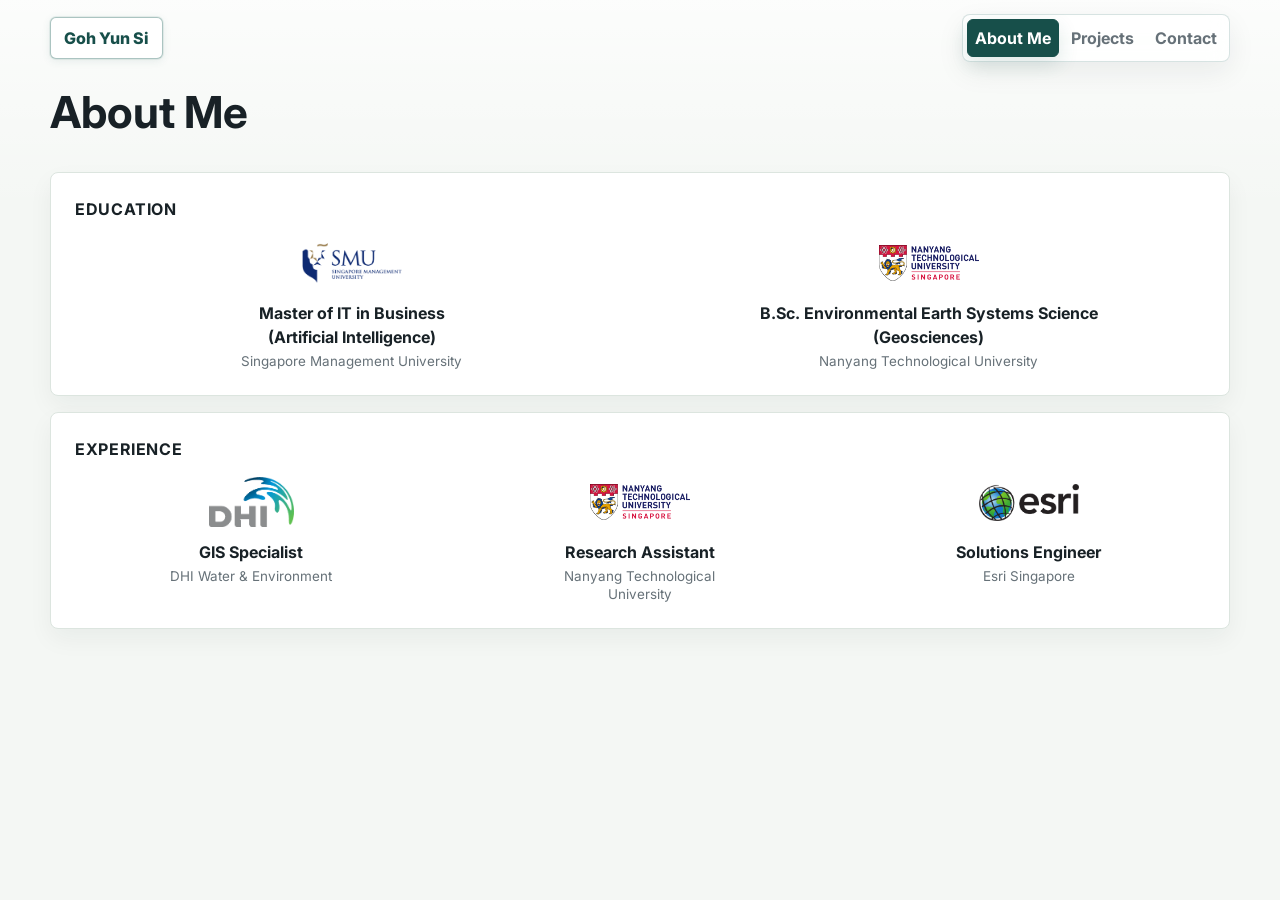
==== about.html @ 9d185e6a "Add homepage" ====
<!DOCTYPE html>
<html lang="en">
<head>
<meta charset="UTF-8">
<meta name="viewport" content="width=device-width, initial-scale=1.0">
<title>About Me | Goh Yun Si</title>
<meta name="description" content="Education and experience of Goh Yun Si.">
<link rel="preconnect" href="https://fonts.googleapis.com">
<link rel="preconnect" href="https://fonts.gstatic.com" crossorigin>
<link href="https://fonts.googleapis.com/css2?family=Inter:wght@400;500;600;700&display=swap" rel="stylesheet">
<link rel="stylesheet" href="style.css">
</head>
<body data-page="about">
<main class="shell">
  <header class="topbar">
    <a class="home-tab" href="index.html">Goh Yun Si</a>
    <nav class="tabs" aria-label="Portfolio pages">
      <a class="tab-link active" href="about.html">About Me</a>
      <a class="tab-link" href="projects.html">Projects</a>
      <a class="tab-link" href="contact.html">Contact</a>
    </nav>
  </header>

  <section class="section-card about-section">
    <div class="page-heading">
      <h1>About Me</h1>
    </div>
    <div class="about-stack">
      <section>
        <h2>Education</h2>
        <div class="logo-card-row" id="education-list"></div>
      </section>
      <section>
        <h2>Experience</h2>
        <div class="logo-card-row" id="experience-list"></div>
      </section>
    </div>
  </section>
</main>

<script src="data.js"></script>
<script src="script.js"></script>
</body>
</html>
---- style.css ----
:root {
  --bg: #f4f7f4;
  --card: #ffffff;
  --text: #182126;
  --muted: #667178;
  --line: #dce5df;
  --accent: #22645f;
  --accent-strong: #174f4a;
  --accent-warm: #b86e3d;
  --soft: #ecf4f0;
  --soft-hover: #dcece6;
  --clickable-bg: #ffffff;
  --button-line: rgba(36, 100, 93, 0.38);
  --button-line-hover: rgba(36, 100, 93, 0.58);
  --button-shadow-soft: 0 2px 8px rgba(36, 100, 93, 0.1), 0 0 0 1px rgba(36, 100, 93, 0.08);
  --button-shadow: 0 8px 20px rgba(36, 100, 93, 0.14);
  --radius: 8px;
}

* {
  box-sizing: border-box;
}

html {
  min-height: 100%;
  background: var(--bg);
  scroll-behavior: smooth;
}

body {
  min-height: 100vh;
  margin: 0;
  background:
    linear-gradient(180deg, rgba(255, 255, 255, 0.72) 0, rgba(244, 247, 244, 0) 210px),
    var(--bg);
  color: var(--text);
  font-family: Inter, system-ui, -apple-system, BlinkMacSystemFont, "Segoe UI", sans-serif;
  font-size: 16px;
  line-height: 1.55;
}

body[data-page="contact"] {
  background: var(--bg);
}

body[data-page="contact"] .shell {
  display: flex;
  min-height: 100vh;
  flex-direction: column;
}

body[data-page="slideshow"] .shell {
  width: min(1080px, calc(100% - 1rem));
}

a {
  color: inherit;
  text-decoration: none;
}

button {
  font: inherit;
}

ul {
  margin: 0;
  padding: 0;
}

li {
  list-style: none;
}

.shell {
  width: min(1180px, calc(100% - 2rem));
  margin: 0 auto;
  padding: 0.9rem 0 clamp(2.25rem, 6vw, 4.75rem);
}

.topbar {
  display: flex;
  align-items: center;
  justify-content: space-between;
  gap: 1rem;
  min-height: 44px;
  margin-bottom: clamp(1rem, 3vw, 1.75rem);
}

.home-tab {
  display: inline-flex;
  align-items: center;
  justify-content: center;
  min-height: 42px;
  border: 1px solid var(--button-line);
  border-radius: 6px;
  background: var(--clickable-bg);
  color: var(--accent-strong);
  padding: 0.45rem 0.8rem;
  font-weight: 800;
  white-space: nowrap;
  box-shadow: var(--button-shadow-soft);
  transition: background 160ms ease, border-color 160ms ease, box-shadow 160ms ease, color 160ms ease, transform 160ms ease;
}

.home-tab.active {
  border-color: var(--accent-strong);
  background: var(--accent-strong);
  color: #ffffff;
  box-shadow: var(--button-shadow);
}

.home-tab:hover,
.home-tab:focus-visible {
  border-color: var(--button-line-hover);
  background: #f8faf8;
  color: var(--accent-strong);
  box-shadow: var(--button-shadow);
  transform: translateY(-1px);
}

.tabs {
  display: flex;
  width: auto;
  gap: 0.25rem;
  padding: 0.25rem;
  border: 1px solid rgba(36, 100, 93, 0.18);
  border-radius: var(--radius);
  background: rgba(255, 255, 255, 0.82);
  box-shadow: 0 10px 28px rgba(24, 33, 38, 0.07);
  backdrop-filter: blur(10px);
}

.tab-link {
  display: flex;
  flex: 0 0 auto;
  align-items: center;
  justify-content: center;
  min-height: 38px;
  border: 1px solid transparent;
  border-radius: 6px;
  background: transparent;
  color: var(--muted);
  padding: 0.35rem 0.45rem;
  font-weight: 700;
  text-align: center;
  white-space: nowrap;
  box-shadow: none;
  transition: background 160ms ease, border-color 160ms ease, box-shadow 160ms ease, color 160ms ease, transform 160ms ease;
}

.tab-link.active {
  border-color: var(--accent-strong);
  background: var(--accent-strong);
  color: #ffffff;
  box-shadow: var(--button-shadow);
}

.tab-link:hover,
.tab-link:focus-visible {
  border-color: var(--button-line-hover);
  background: #f8faf8;
  color: var(--accent-strong);
  box-shadow: var(--button-shadow);
  transform: translateY(-1px);
}

.about-hero p {
  margin: 0 0 0.45rem;
  color: var(--accent);
  font-size: 0.78rem;
  font-weight: 700;
  letter-spacing: 0.04em;
  text-transform: uppercase;
}

h1,
h2,
h3,
p {
  margin-top: 0;
}

h1 {
  margin-bottom: 0.55rem;
  font-size: clamp(2.1rem, 5.2vw, 3.85rem);
  line-height: 1;
  letter-spacing: 0;
}

h2 {
  margin-bottom: 1rem;
  font-size: 1rem;
  letter-spacing: 0.04em;
  text-transform: uppercase;
}

h3 {
  margin-bottom: 0.1rem;
  font-size: 1rem;
}

.section-card {
  margin-bottom: 1rem;
  padding: 0;
}

.about-section {
  display: grid;
  gap: 1rem;
}

.about-hero {
  display: grid;
  grid-template-columns: minmax(96px, 140px) minmax(0, 1fr);
  align-items: center;
  gap: clamp(1.25rem, 4vw, 2.25rem);
  border: 1px solid var(--line);
  border-radius: var(--radius);
  background: var(--card);
  padding: clamp(1rem, 4vw, 2rem);
  box-shadow: 0 18px 42px rgba(24, 33, 38, 0.08);
}

.headshot {
  display: block;
  width: 100%;
  height: auto;
  max-height: 170px;
  border: 1px solid var(--line);
  border-radius: var(--radius);
  object-fit: cover;
  background: var(--soft);
}

.about-stack {
  display: grid;
  gap: 1rem;
}

.about-hero h1 {
  font-size: clamp(1.85rem, 4.3vw, 3.05rem);
}

.about-stack > section {
  border: 1px solid var(--line);
  border-radius: var(--radius);
  background: #fff;
  padding: clamp(1rem, 3vw, 1.5rem);
  box-shadow: 0 10px 24px rgba(24, 33, 38, 0.05);
}

.featured-projects {
  border: 1px solid var(--line);
  border-radius: var(--radius);
  background: var(--card);
  padding: clamp(1rem, 3vw, 1.5rem);
  box-shadow: 0 10px 24px rgba(24, 33, 38, 0.05);
}

.section-heading-row {
  display: flex;
  align-items: center;
  justify-content: space-between;
  gap: 1rem;
  margin-bottom: 1rem;
}

.section-heading-row h2 {
  margin: 0;
}

.view-more-link {
  display: inline-flex;
  align-items: center;
  justify-content: center;
  min-height: 38px;
  border: 1px solid var(--button-line);
  border-radius: 6px;
  background: var(--clickable-bg);
  color: var(--accent);
  padding: 0.35rem 0.7rem;
  font-size: 0.88rem;
  font-weight: 800;
  white-space: nowrap;
  box-shadow: var(--button-shadow-soft);
  transition: background 160ms ease, border-color 160ms ease, box-shadow 160ms ease, color 160ms ease, transform 160ms ease;
}

.view-more-link:hover,
.view-more-link:focus-visible {
  border-color: var(--button-line-hover);
  background: #f8faf8;
  color: var(--accent-strong);
  box-shadow: var(--button-shadow);
  transform: translateY(-1px);
}

.page-heading {
  margin-bottom: clamp(1rem, 3vw, 1.35rem);
}

.page-heading p {
  margin: 0 0 0.4rem;
  color: var(--accent);
  font-size: 0.82rem;
  font-weight: 800;
  letter-spacing: 0.04em;
  text-transform: uppercase;
}

.page-heading h1 {
  margin: 0;
  font-size: clamp(1.8rem, 4vw, 2.75rem);
}

.logo-card-row {
  display: grid;
  grid-template-columns: repeat(auto-fit, minmax(190px, 1fr));
  gap: clamp(1.25rem, 4vw, 2.25rem);
  align-items: start;
}

#education-list {
  grid-template-columns: repeat(2, minmax(0, 1fr));
  gap: clamp(1rem, 3vw, 1.5rem);
}

#experience-list {
  grid-template-columns: repeat(3, minmax(0, 1fr));
}

.logo-card {
  display: flex;
  flex-direction: column;
  align-items: center;
  text-align: center;
}

.logo-frame {
  display: inline-flex;
  align-items: center;
  justify-content: center;
  width: 100px;
  height: 50px;
  max-width: 100%;
  margin: 0 auto 0.8rem;
  overflow: hidden;
  flex: 0 0 auto;
}

.logo-frame img {
  display: block;
  width: 100%;
  height: 100%;
  object-fit: contain;
}

.logo-fallback {
  color: var(--accent);
  font-size: 0.82rem;
  font-weight: 800;
}

.logo-card h3 {
  max-width: 24ch;
  margin-left: auto;
  margin-right: auto;
}

.logo-card p {
  max-width: 26ch;
  margin-left: auto;
  margin-right: auto;
  margin-bottom: 0;
  color: var(--muted);
  font-size: 0.84rem;
  line-height: 1.4;
}

#education-list .logo-card h3,
#education-list .logo-card p {
  max-width: 42ch;
}

.project-grid {
  display: grid;
  grid-template-columns: repeat(3, minmax(0, 1fr));
  gap: clamp(0.85rem, 2vw, 1.1rem);
}

.project-card {
  display: flex;
  flex-direction: column;
  overflow: hidden;
  min-height: 100%;
  border: 1px solid var(--button-line);
  border-radius: var(--radius);
  background: var(--clickable-bg);
  color: inherit;
  cursor: pointer;
  text-align: left;
  transition: border-color 160ms ease, background 160ms ease, box-shadow 160ms ease, transform 160ms ease;
  box-shadow: 0 10px 24px rgba(24, 33, 38, 0.06);
}

.project-card:hover,
.project-card:focus-visible {
  border-color: var(--button-line-hover);
  background: #ffffff;
  box-shadow: 0 16px 34px rgba(36, 100, 93, 0.16);
  transform: translateY(-2px);
}

.project-card:hover .project-thumbnail,
.project-card:focus-visible .project-thumbnail {
  border-color: var(--button-line-hover);
  background: #fbfdfc;
}

.project-body {
  flex: 1 1 auto;
  padding: 0.95rem;
}

.project-thumbnail {
  order: -1;
  display: block;
  flex: 0 0 auto;
  width: 100%;
  aspect-ratio: 16 / 9;
  border-bottom: 1px solid var(--line);
  background: #f9fbfa;
  object-fit: contain;
}

.project-detail h1 {
  margin-bottom: 0;
  font-size: clamp(1.4rem, 3.5vw, 2.1rem);
  line-height: 1.08;
  letter-spacing: 0;
  text-transform: none;
}

.back-button {
  display: inline-flex;
  align-items: center;
  justify-content: center;
  width: 42px;
  min-height: 42px;
  margin: 0;
  border: 1px solid var(--button-line);
  border-radius: 6px;
  background: var(--clickable-bg);
  color: var(--accent);
  cursor: pointer;
  padding: 0.45rem;
  font-size: 1rem;
  font-weight: 800;
  line-height: 1;
  box-shadow: var(--button-shadow-soft);
  transition: background 160ms ease, border-color 160ms ease, box-shadow 160ms ease, color 160ms ease, transform 160ms ease;
}

.detail-top-actions {
  display: flex;
  align-items: center;
  gap: 0.65rem;
  margin-bottom: 1.25rem;
}

.back-button,
.detail-top-actions .logo-action {
  background: var(--clickable-bg);
}

.detail-top-actions .logo-action {
  display: inline-flex;
  align-items: center;
  justify-content: center;
  width: 42px;
  min-height: 42px;
  border: 1px solid var(--button-line);
  border-radius: 6px;
  background: var(--clickable-bg);
  padding: 0.45rem;
  box-shadow: var(--button-shadow-soft);
  transition: background 160ms ease, border-color 160ms ease, box-shadow 160ms ease, transform 160ms ease;
}

.detail-top-actions .logo-action img {
  display: block;
  width: 100%;
  height: 100%;
  object-fit: contain;
}

.detail-top-actions .logo-action:hover,
.detail-top-actions .logo-action:focus-visible {
  border-color: var(--button-line-hover);
  background: #f7f5f1;
  box-shadow: var(--button-shadow);
  transform: translateY(-1px);
}

.back-button:hover,
.back-button:focus-visible {
  border-color: var(--button-line-hover);
  background: #f7f5f1;
  color: var(--accent-strong);
  box-shadow: var(--button-shadow);
  transform: translateY(-1px);
}

.tag-list {
  display: flex;
  flex-wrap: wrap;
  gap: 0.45rem;
  margin: 0.75rem 0 1rem;
}

.project-title-row {
  display: flex;
  align-items: center;
  justify-content: space-between;
  gap: 1rem;
}

.project-title-row .detail-actions {
  flex: 0 0 auto;
  margin: 0;
}

.tag-list li {
  border: 1px solid var(--line);
  border-radius: 5px;
  background: #f6f3ef;
  color: var(--muted);
  padding: 0.28rem 0.5rem;
  font-size: 0.76rem;
  font-weight: 800;
  line-height: 1.2;
}

.contact-links {
  display: grid;
  grid-template-columns: repeat(3, minmax(0, 1fr));
  gap: 0.85rem;
  margin-top: 0.8rem;
}

.bottom-contact {
  border: 1px solid var(--line);
  border-radius: var(--radius);
  background: var(--card);
  padding: clamp(1rem, 3vw, 1.5rem);
  box-shadow: 0 10px 24px rgba(24, 33, 38, 0.05);
}

.contact-links a {
  display: inline-flex;
  align-items: center;
  justify-content: center;
  width: 100%;
  min-height: 92px;
  border: 1px solid var(--button-line);
  border-radius: var(--radius);
  background: var(--clickable-bg);
  color: var(--accent);
  cursor: pointer;
  padding: 0.75rem;
  font-weight: 700;
  box-shadow: var(--button-shadow-soft);
  transition: background 160ms ease, border-color 160ms ease, box-shadow 160ms ease, transform 160ms ease;
}

.contact-links img {
  display: block;
  width: 100%;
  height: 100%;
  max-width: 150px;
  object-fit: contain;
}

.contact-links a:hover,
.contact-links a:focus-visible {
  border-color: var(--button-line-hover);
  background: #f7f5f1;
  box-shadow: var(--button-shadow);
  transform: translateY(-2px);
}

.slide-empty {
  display: grid;
  min-height: 120px;
  place-items: center;
  background: var(--card);
  color: var(--muted);
  font-size: 0.9rem;
  font-weight: 700;
}

.muted-text {
  color: var(--muted);
}

.slideshow {
  overflow: hidden;
  max-width: 960px;
  margin: 1rem auto 0;
  border: 1px solid var(--line);
  border-radius: var(--radius);
  background: var(--card);
  box-shadow: 0 18px 42px rgba(24, 33, 38, 0.08);
}

@media (max-height: 760px) and (min-width: 761px) {
  .slideshow {
    max-width: 720px;
  }
}

.slide-stage {
  position: relative;
  aspect-ratio: 16 / 9;
  background: #f7f8f6;
}

.slide-stage img {
  display: block;
  width: 100%;
  height: 100%;
  object-fit: contain;
  background: #fff;
}

 .slide-controls {
  display: grid;
  grid-template-columns: 1fr auto 1fr;
  align-items: center;
  gap: 0.75rem;
  padding: 0.65rem 0.8rem;
  border-top: 1px solid var(--line);
  color: var(--muted);
  font-size: 0.82rem;
  font-weight: 700;
}

.slide-count {
  grid-column: 2;
  justify-self: center;
}

.slide-control-actions {
  grid-column: 3;
  justify-self: end;
  display: inline-flex;
  align-items: center;
  gap: 0.5rem;
}

.slide-controls button {
  display: inline-flex;
  align-items: center;
  justify-content: center;
  width: 42px;
  min-width: 42px;
  min-height: 42px;
  border: 1px solid var(--button-line);
  border-radius: 6px;
  background: var(--clickable-bg);
  color: var(--accent);
  cursor: pointer;
  padding: 0.38rem;
  font-size: 1rem;
  font-weight: 800;
  line-height: 1;
  box-shadow: var(--button-shadow-soft);
  transition: background 160ms ease, border-color 160ms ease, box-shadow 160ms ease, color 160ms ease, transform 160ms ease;
}

.slide-controls .slide-prev {
  grid-column: 1;
  justify-self: start;
}

.slide-controls .slide-zoom {
  padding: 0.45rem;
}

.slide-controls .slide-zoom img {
  display: block;
  width: 100%;
  height: 100%;
  object-fit: contain;
}

.slide-controls button:hover,
.slide-controls button:focus-visible {
  border-color: var(--button-line-hover);
  background: #f7f5f1;
  color: var(--accent-strong);
  box-shadow: var(--button-shadow);
  transform: translateY(-1px);
}

.slideshow:fullscreen {
  display: flex;
  width: 100vw;
  height: 100vh;
  max-width: none;
  margin: 0;
  border: 0;
  border-radius: 0;
  background: #101414;
  box-shadow: none;
  flex-direction: column;
}

.slideshow:fullscreen .slide-stage {
  flex: 1 1 auto;
  min-height: 0;
  aspect-ratio: auto;
  background: #101414;
}

.slideshow:fullscreen .slide-stage img {
  background: #101414;
}

.slideshow:fullscreen .slide-controls {
  border-top-color: rgba(255, 255, 255, 0.16);
  background: rgba(16, 20, 20, 0.92);
  color: #ffffff;
}

.slideshow:fullscreen .slide-arrow {
  border-color: rgba(255, 255, 255, 0.22);
  background: rgba(16, 20, 20, 0.76);
  color: #ffffff;
}

.contact-panel {
  display: flex;
  flex: 1 1 auto;
  flex-direction: column;
  align-items: center;
  justify-content: center;
  width: min(760px, 100%);
  min-height: 220px;
  max-width: 760px;
  margin: 0 auto;
  padding-bottom: clamp(1rem, 5vh, 3rem);
  text-align: center;
}

a:focus-visible,
button:focus-visible {
  outline: 3px solid rgba(36, 100, 93, 0.24);
  outline-offset: 2px;
}

@media (max-width: 760px) {
  .about-hero,
  .project-grid {
    grid-template-columns: 1fr;
  }

  .contact-links {
    grid-template-columns: 1fr;
  }

  #education-list,
  #experience-list {
    grid-template-columns: 1fr;
  }

  .headshot {
    width: min(112px, 100%);
  }

  .about-hero {
    align-items: start;
  }
}

@media (max-width: 520px) {
  body {
    font-size: 15px;
  }

  .shell {
    width: min(100% - 0.85rem, 1180px);
  }

  .topbar {
    align-items: stretch;
    flex-direction: column;
    gap: 0.55rem;
  }

  h1 {
    font-size: 2.55rem;
  }

  .tabs {
    justify-content: flex-end;
    gap: 0.15rem;
    padding: 0.2rem;
  }

  .home-tab {
    align-self: flex-start;
  }

  .tab-link {
    min-height: 36px;
    padding: 0.3rem 0.25rem;
    font-size: 0.86rem;
  }

  .project-title-row {
    align-items: flex-start;
    flex-direction: column;
  }
}

@media (prefers-reduced-motion: reduce) {
  *,
  *::before,
  *::after {
    scroll-behavior: auto !important;
    transition-duration: 0.01ms !important;
  }
}
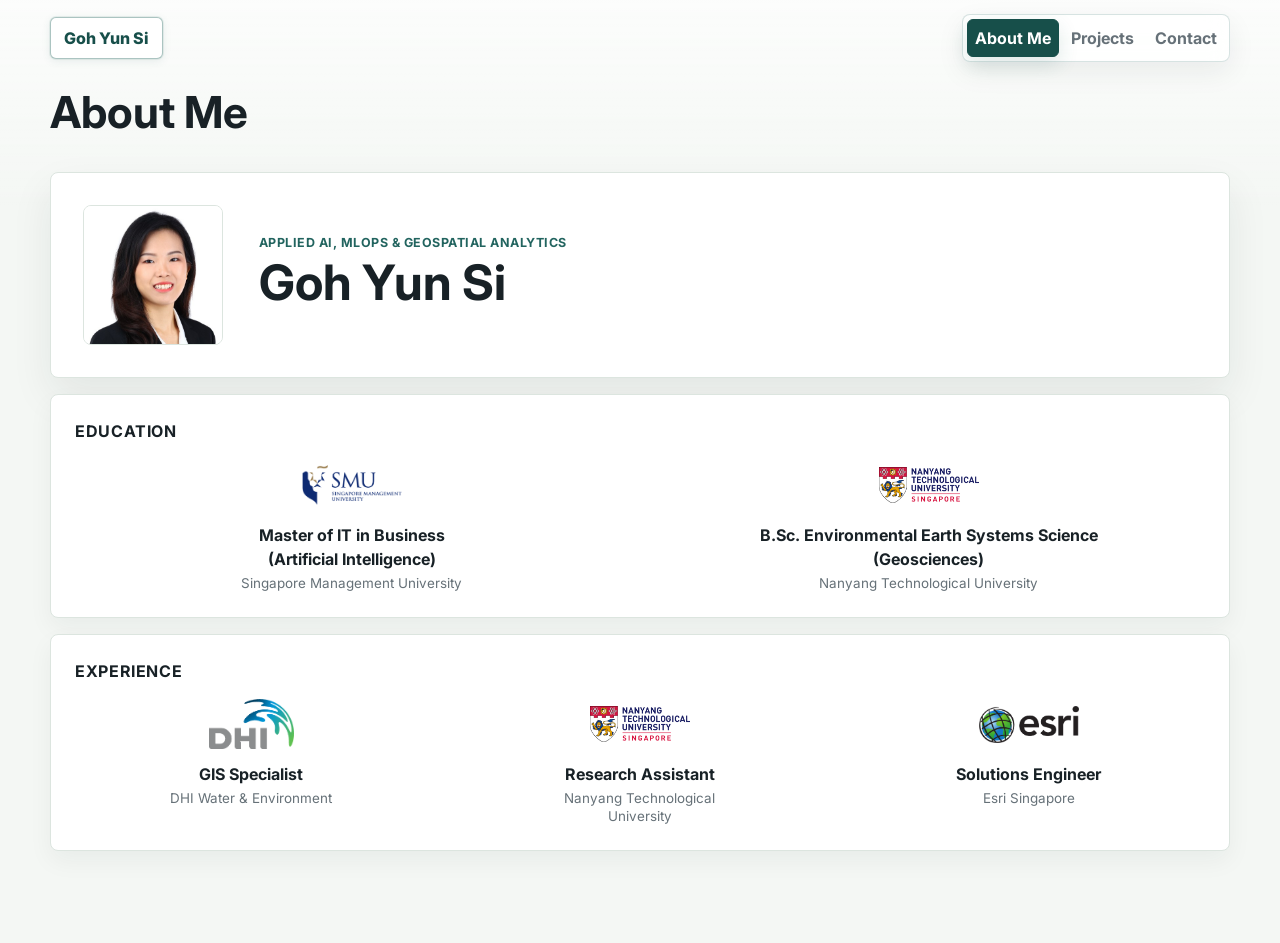
==== commit efe26cf7: "Add project, improve styling" ====
--- a/about.html
+++ b/about.html
@@ -25,6 +25,13 @@
     <div class="page-heading">
       <h1>About Me</h1>
     </div>
+    <div class="about-hero">
+      <img class="headshot" src="asset/photo/headshot.jpg" alt="Portrait">
+      <div>
+        <p id="profile-title"></p>
+        <h1 id="profile-name"></h1>
+      </div>
+    </div>
     <div class="about-stack">
       <section>
         <h2>Education</h2>
--- a/style.css
+++ b/style.css
@@ -384,8 +384,8 @@
 
 .project-grid {
   display: grid;
-  grid-template-columns: repeat(3, minmax(0, 1fr));
-  gap: clamp(0.85rem, 2vw, 1.1rem);
+  grid-template-columns: repeat(4, minmax(0, 1fr));
+  gap: clamp(0.65rem, 1.5vw, 0.9rem);
 }
 
 .project-card {
@@ -419,7 +419,12 @@
 
 .project-body {
   flex: 1 1 auto;
-  padding: 0.95rem;
+  padding: 0.78rem;
+}
+
+.project-body h3 {
+  font-size: 0.88rem;
+  line-height: 1.32;
 }
 
 .project-thumbnail {
@@ -514,8 +519,8 @@
 .tag-list {
   display: flex;
   flex-wrap: wrap;
-  gap: 0.45rem;
-  margin: 0.75rem 0 1rem;
+  gap: 0.35rem;
+  margin: 0.6rem 0 0;
 }
 
 .project-title-row {
@@ -535,8 +540,8 @@
   border-radius: 5px;
   background: #f6f3ef;
   color: var(--muted);
-  padding: 0.28rem 0.5rem;
-  font-size: 0.76rem;
+  padding: 0.22rem 0.42rem;
+  font-size: 0.68rem;
   font-weight: 800;
   line-height: 1.2;
 }
@@ -633,7 +638,7 @@
   background: #fff;
 }
 
- .slide-controls {
+.slide-controls {
   display: grid;
   grid-template-columns: 1fr auto 1fr;
   align-items: center;
@@ -760,9 +765,12 @@
 }
 
 @media (max-width: 760px) {
-  .about-hero,
+  .about-hero {
+    grid-template-columns: 1fr;
+  }
+
   .project-grid {
-    grid-template-columns: 1fr;
+    grid-template-columns: repeat(2, minmax(0, 1fr));
   }
 
   .contact-links {
@@ -821,6 +829,12 @@
   .project-title-row {
     align-items: flex-start;
     flex-direction: column;
+  }
+}
+
+@media (max-width: 420px) {
+  .project-grid {
+    grid-template-columns: 1fr;
   }
 }
 
